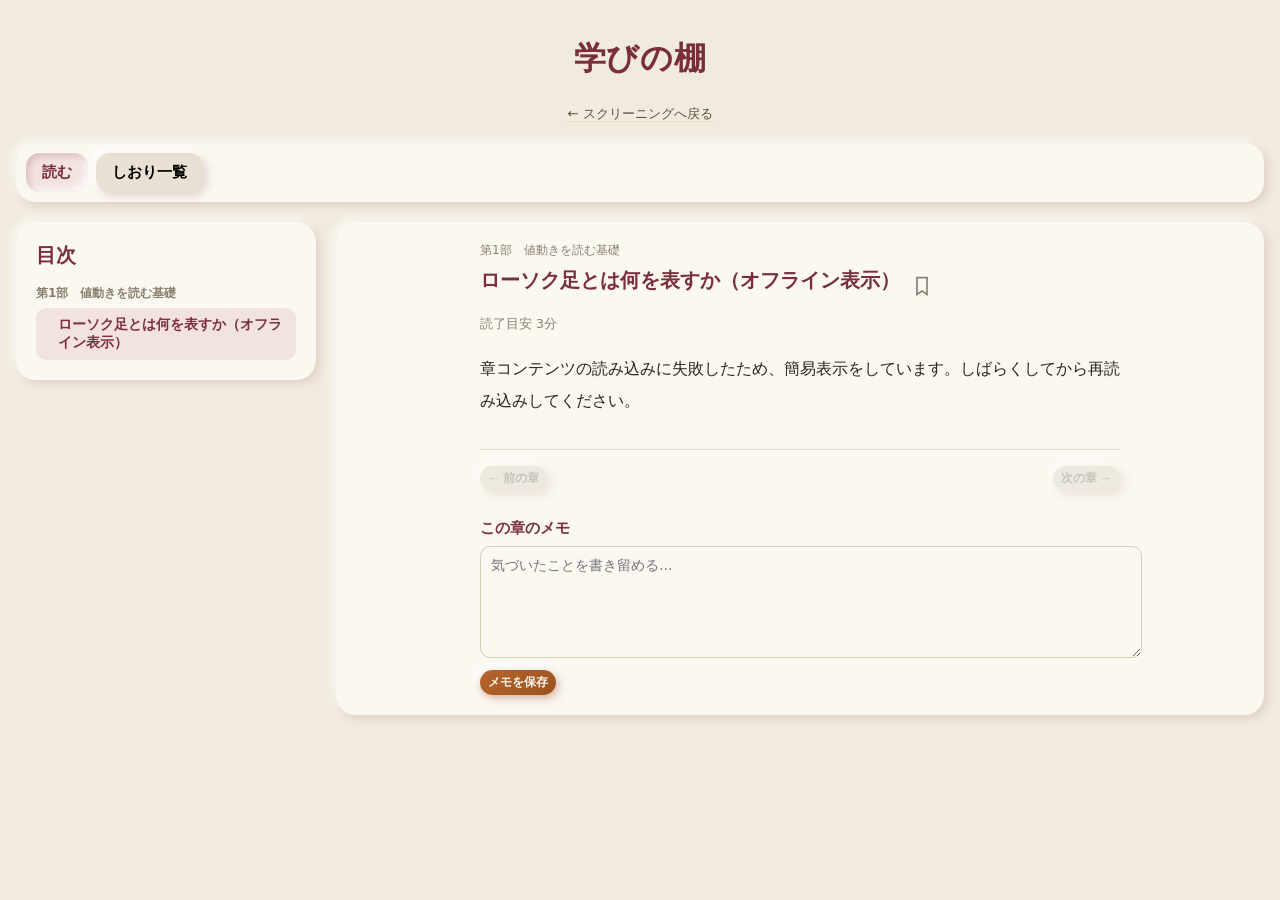
==== review.html @ 70c29a39 "Add files via upload" ====
<!DOCTYPE html>
<html lang="ja">
<head>
  <meta charset="UTF-8">
  <title>学びの棚 ｜ スクリーニング</title>
  <meta name="viewport" content="width=device-width, initial-scale=1">

  <link rel="icon" href="assets/favicon.ico">

  <!-- 既存アプリと同じデザイントークン（色・フォント・シャドウ等）を再利用する -->
  <link rel="stylesheet" href="assets/fonts/fonts.css">
  <link rel="stylesheet" href="style.css">
  <!-- 本ページ固有のレイアウトのみ、別ファイルへ分離する（style.css自体は変更しない） -->
  <link rel="stylesheet" href="review.css">

  <script defer src="review.js"></script>
</head>

<body>
  <div class="app-container">

    <header class="app-header">
      <h1>学びの棚</h1>
      <nav class="app-header-nav">
        <a href="index.html">← スクリーニングへ戻る</a>
      </nav>
    </header>

    <!-- ============================
         表示モード切替（読む／しおり一覧）
    ============================ -->
    <section class="card review-tabs-card">
      <div class="review-tabs" role="tablist">
        <button id="reviewTabRead" class="btn secondary review-tab-btn" data-current>読む</button>
        <button id="reviewTabBookmarks" class="btn secondary review-tab-btn">しおり一覧</button>
      </div>
    </section>

    <!-- ============================
         「読む」ビュー
    ============================ -->
    <div id="reviewViewRead" class="review-view">
      <div class="review-layout">

        <!-- 目次 -->
        <nav class="card review-toc-card">
          <h2>目次</h2>
          <div id="chapterNavEl"></div>
        </nav>

        <!-- 本文 -->
        <section class="card review-reader-card">

          <div id="reviewLoadingOverlay" class="loading-overlay hidden">
            <div class="spinner"></div>
            <p>読み込み中…</p>
          </div>

          <div class="review-reader-head">
            <p id="chapterBreadcrumbEl" class="review-breadcrumb"></p>
            <div class="review-reader-headline">
              <h2 id="chapterTitleEl" class="review-chapter-title"></h2>
              <button id="bookmarkToggleBtn" class="btn ghost review-bookmark-btn" title="しおりを挟む">
                <svg xmlns="http://www.w3.org/2000/svg" width="20" height="20" viewBox="0 0 24 24"
                     fill="none" stroke="currentColor" stroke-width="2" aria-hidden="true">
                  <path d="M6 2h12v20l-6-4-6 4V2Z"/>
                </svg>
              </button>
            </div>
            <p id="chapterMetaEl" class="review-meta"></p>
          </div>

          <article id="chapterBodyEl" class="review-prose"></article>

          <div class="review-reader-foot">
            <button id="chapterPrevBtn" class="btn secondary small">← 前の章</button>
            <button id="chapterNextBtn" class="btn secondary small">次の章 →</button>
          </div>

          <div class="review-memo-block">
            <h3>この章のメモ</h3>
            <textarea id="memoTextareaEl" placeholder="気づいたことを書き留める…"></textarea>
            <div class="review-memo-actions">
              <button id="memoSaveBtn" class="btn primary small">メモを保存</button>
              <span id="memoStatusEl" class="review-memo-status" aria-live="polite"></span>
            </div>
          </div>

        </section>
      </div>
    </div>

    <!-- ============================
         「しおり一覧」ビュー
    ============================ -->
    <div id="reviewViewBookmarks" class="review-view hidden">
      <section class="card review-bookmarks-card">
        <h2>しおり一覧</h2>
        <p class="hint">しおりを挟んだ章の一覧です。タップするとその章を開きます。</p>
        <div id="bookmarkListEl"></div>
        <p id="bookmarkEmptyEl" class="review-bookmark-empty hidden">まだしおりはありません。「読む」タブで気になる章にしおりを挟んでみましょう。</p>
      </section>
    </div>

  </div>
</body>
</html>
---- style.css ----
/* ============================================================
   CSS カスタムプロパティ（設計トークン）
   ・色・サイズ・ブレークポイントをここで一元管理する
   ・値を変えるときはここだけ修正すればよい
   ============================================================ */
:root {
  /* --- カラーパレット ---
     デザイン方向性「W案」：クリーム紙 + バーガンディ + カッパー
     （エディトリアル・マガジン調の配色 × ソフトな凹凸の質感）
     ページ全体をわずかに沈めた紙色にし、カードを一段明るくして
     ニューモーフィズム的な浮き上がり感を出す */
  --color-bg-page:          #F1EBDD;
  --color-bg-card:          #FBF8F1;
  --color-bg-input:         #FBF8F1;
  --color-bg-mode-block:    #F5F0E5;
  --color-bg-table-header1: #F5F0E5;
  --color-bg-table-header2: #F9F5EC;
  --color-bg-table-fixed:   #EDE5D3;
  --color-bg-table-fixed-mobile: #F0EADC;
  --color-bg-table-row:     #FBF8F1;
  --color-bg-table-hover:   #F3DFC9;
  --color-bg-table-error:   #EDE5D3;
  --color-bg-disabled:      #E7E0D3;
  --color-bg-overlay:       rgba(43, 32, 26, 0.45);
  --color-bg-chart-loading: rgba(43, 32, 26, 0.5);
  --color-bg-legend:        rgba(251, 248, 241, 0.9);
  --color-bg-settings:      #FBF8F1;
  --color-bg-timeframe:     rgba(251, 248, 241, 0.75);

  --color-text-primary:     #2B231D;
  --color-text-secondary:   #5C5142;
  --color-text-muted:       #8A7F6C;
  --color-text-disabled:    #B3A88F;
  --color-text-error-row:   #6B5F4E;
  --color-text-white:       #FBF8F1;
  --color-text-chart:       #2B231D;
  --color-text-legend:      #2B231D;

  --color-border:           #E4DCC9;
  --color-border-input:     #D8CEB4;

  --color-accent-primary:      #7A2E3A; /* バーガンディ：見出し・タブ・罫線に使用 */
  --color-accent-primary-hover:#5E2129; /* 新規：ホバー／アクティブ時の濃色 */
  --color-accent-primary-bg:   #F3E3E0; /* バーガンディの薄いティント（選択中タブの背景等） */
  --color-accent-secondary:    #B5652C; /* 新規：カッパー。主要アクション（ボタン）に使用 */
  --color-accent-secondary-hover:#9C531F; /* 新規 */
  --color-accent-elapsed:      #7A2E3A;

  --color-trend-up-bg:      #F0D9D3;  /* 上昇：ダスティローズ（バーガンディ系） */
  --color-trend-up-border:  #7A2E3A;  /* 新規：上昇行の左アクセント線 */
  --color-trend-down-bg:    #DCE8CB;  /* 下降：くすみセージ */
  --color-trend-down-border:#5B6E52;  /* 新規：下降行の左アクセント線 */

  --color-tech-true:        #4B7F4F;

  /* --- フォント（新規カテゴリ）
     見出し・テーブルヘッダ: Noto Serif JP（エディトリアルな品格）
     本文・UI操作系: Noto Sans JP（可読性優先）
     数値セル: Inter + tabular-nums（桁揃え）
     index.html で Google Fonts を読み込む。フォールバックは system-ui 系 --- */
  --font-sans:    "Noto Sans JP", system-ui, -apple-system, BlinkMacSystemFont, sans-serif;
  --font-serif:   "Noto Serif JP", var(--font-sans);
  --font-numeric: "Inter", var(--font-sans);

  /* --- シャドウ（ニューモーフィズム：明暗2方向のソフトシャドウ） --- */
  --shadow-card:            3px 3px 10px rgba(122, 46, 58, 0.16), -3px -3px 10px rgba(255, 255, 255, 0.85);
  --shadow-card-hover:      5px 5px 18px rgba(122, 46, 58, 0.20), -4px -4px 16px rgba(255, 255, 255, 0.9); /* 新規：ホバー／出現時 */
  --shadow-legend:          0 0 4px rgba(43, 32, 26, 0.15);
  --shadow-settings:        5px 5px 18px rgba(122, 46, 58, 0.20), -4px -4px 16px rgba(255, 255, 255, 0.9);
  --shadow-neumo-inset:     inset 3px 3px 7px rgba(122, 46, 58, 0.22), inset -3px -3px 7px rgba(255, 255, 255, 0.95); /* 新規：凹（押し込まれた）表現 */
  --shadow-neumo-outset:    4px 4px 10px rgba(122, 46, 58, 0.18), -4px -4px 10px rgba(255, 255, 255, 0.95); /* 新規：凸（浮き出た）表現 */
  /* 新規：選択中モードタブ専用の凹表現（アクセントカラー濃色トーン）。
     --shadow-neumo-inset と同じ凹方向・同じ距離/ぼかしだが、影の不透明度を
     0.22→0.35、ハイライトを0.95→0.9に強めることで、入力欄等の一般的な
     凹表現より一段濃く見せ、選択中タブであることを差別化する。
     濃さを調整したい場合はこのrgba値のアルファ（0.35 / 0.9）のみを
     変更すればよい（他ファイルへの影響なし）。 */
  --shadow-neumo-inset-tab: inset 4px 4px 9px rgba(122, 46, 58, 0.42), inset -4px -4px 9px rgba(255, 255, 255, 0.88);

  /* --- ボーダー半径（丸みを強めた柔らかい印象） --- */
  --radius-card:            20px;
  --radius-modal:           20px;
  --radius-btn:             14px;
  --radius-input:           10px;
  --radius-mode-block:      14px;
  --radius-fieldset:        10px;
  --radius-legend:          6px;
  --radius-settings:        14px;
  --radius-csv-btn:         10px;

  /* --- トランジション（新規カテゴリ） --- */
  --transition-base:       0.18s cubic-bezier(0.4, 0, 0.2, 1);

  /* --- サイズ・余白 --- */
  --container-max-width:    1500px;
  --card-padding:           20px;
  --mode-block-min-width:   260px;   /* PC 時の mode-block 最小幅 */
  --rci-macd-height:        160px;   /* PC 時の RCI / MACD チャート高さ */
  --rci-macd-height-mobile: 120px;   /* スマホ時の RCI / MACD チャート高さ */

  /* --- z-index 体系 --- */
  --z-fixed-col:            45;
  --z-table-header:         50;
  --z-table-header-fixed:   70;
  --z-modal:                1000;
  --z-modal-content:        10;
  --z-loading-overlay:      9999;
  --z-chart-tooltip:        2100;
  --z-chart-settings-btn:   2000;
  --z-chart-settings-modal: 3000;
  --z-chart-loading:        3000;
  --z-chart-legend:         3000;

  /* --- ブレークポイント（メディアクエリ内で直接使用） ---
     CSS カスタムプロパティはメディアクエリ条件内では使えないため
     コメントで定義値を明示し、下部の @media と値を統一する。
     変更時はこのコメントと @media の数値を同時に修正すること。
       --bp-mobile: 600px   → @media (max-width: 600px)
       --bp-landscape-phone: (orientation: landscape) and (max-height: 500px)
         → iPhone 12 Pro 横持ち（約844×390のCSS px）を想定。
           対象デバイスはPC・iPhone 12 Pro（縦持ち／横持ち）のみのため、
           高さでの判定とし、高さ768px以上あるiPadなどのタブレット横持ちは
           対象に含まれないようにしている（2026-07追加）。
  ---------------------------------------------------------------- */
}

/* ============================================================
   全体レイアウト
   ============================================================ */
body {
  margin: 0;
  font-family: var(--font-sans);
  background: var(--color-bg-page);
  color: var(--color-text-primary);
  -webkit-font-smoothing: antialiased;
  text-rendering: optimizeLegibility;
  /* 2026-07 追加：チェックボックス・ラジオボタンのチェックマーク/ドット色は
     accent-colorを指定しない場合ブラウザ既定の青色になる。exclude-markets-fieldset
     のチェックボックスやcompare-source-optionのラジオボタン等、他の装飾要素と
     色調を揃えるため、アクセントカラーをbodyに指定し全体へ継承させる
     （.mode-tab / .timeframe-selector のラジオボタンは opacity: 0 で非表示の
     ため実害はないが、こちらにも一貫して適用される）。 */
  accent-color: var(--color-accent-primary);
}

.app-container {
  max-width: var(--container-max-width);
  margin: 0 auto;
  padding: 16px;
}

.app-header {
  text-align: center;
  margin-bottom: 20px;
}

.app-header h1 {
  font-family: var(--font-serif);
  font-weight: 700;
  letter-spacing: 0.02em;
  color: var(--color-accent-primary);
}

.card {
  background: var(--color-bg-card);
  padding: var(--card-padding);
  border-radius: var(--radius-card);
  box-shadow: var(--shadow-card);
  margin-bottom: 20px;
  transition: box-shadow var(--transition-base);
}

.card:hover {
  box-shadow: var(--shadow-card-hover);
}

.card h2 {
  margin-top: 0;
  margin-bottom: 16px;
  font-size: 20px;
  font-weight: 700;
  font-family: var(--font-serif);
  color: var(--color-accent-primary);
}

/* ============================================================
   結果セクション ヘッダ行
   ============================================================ */
.result-section-header {
  display: flex;
  align-items: center;
  gap: 8px;
  margin-bottom: 16px;
}

.result-section-header h2 {
  margin: 0;          /* .card h2 の margin-bottom をリセット */
}

.csv-download-btn {
  margin-left: auto;  /* 右端へ押し出す */
  padding: 4px 6px;
  color: var(--color-text-secondary);
  border-radius: var(--radius-csv-btn);
  line-height: 0;     /* SVG の余白を詰める */
  transition: color 0.15s, background 0.15s;
}

.csv-download-btn:not(:disabled):hover {
  color: var(--color-accent-primary);
  background: var(--color-accent-primary-bg);
}

.csv-download-btn:disabled {
  color: var(--color-text-disabled);
}

/* ============================================================
   条件設定：モード切替タブ ＋ 条件パネル
   ============================================================ */

/* ---- モード切替タブ ---- */
.mode-tabs {
  display: flex;
  flex-wrap: wrap;
  gap: 4px;
  padding-left: 16px;
  border-bottom: 1px solid var(--color-border);
  margin-bottom: 16px;
}

.mode-tab {
  position: relative;
  padding: 10px 16px;
  font-size: 14px;
  font-weight: 600;
  color: var(--color-text-muted);
  border-bottom: 2px solid transparent;
  border-radius: var(--radius-input) var(--radius-input) 0 0;
  margin-bottom: -1px; /* .mode-tabs の border-bottom に重ねて表示する */
  cursor: pointer;
  user-select: none;
  transition: color var(--transition-base), border-color var(--transition-base), background var(--transition-base);
}

/* ネイティブのラジオボタンは非表示にし、label 全体をタップ領域にする */
.mode-tab input[type="radio"] {
  position: absolute;
  opacity: 0;
  pointer-events: none;
}

.mode-tab:hover {
  color: var(--color-text-secondary);
}

.mode-tab:has(input:checked) {
  color: var(--color-accent-primary-hover);
  border-bottom-color: var(--color-accent-primary);
  background: var(--color-accent-primary-bg);
  box-shadow: var(--shadow-neumo-inset-tab);
}

.mode-tab:has(input:focus-visible) {
  outline: 2px solid var(--color-accent-primary);
  outline-offset: 2px;
}

/* ---- 条件パネル（選択中のモードのみ表示） ---- */
.mode-panels {
  padding-left: 16px;
  margin-bottom: 12px;
}

.mode-panel {
  display: none;
}

.mode-tabs:has(input[value="ratio"]:checked) ~ .mode-panels .mode-panel[data-mode="ratio"],
.mode-tabs:has(input[value="date"]:checked) ~ .mode-panels .mode-panel[data-mode="date"],
.mode-tabs:has(input[value="compare"]:checked) ~ .mode-panels .mode-panel[data-mode="compare"],
.mode-tabs:has(input[value="heuristics"]:checked) ~ .mode-panels .mode-panel[data-mode="heuristics"],
.mode-tabs:has(input[value="block"]:checked) ~ .mode-panels .mode-panel[data-mode="block"] {
  display: block;
}

.mode-conditions {
  display: flex;
  gap: 16px;
}

/* CSV・証券コード比較：入力方法／比較期間の高さが異なる場合に
   片方が引き伸ばされて上部に余白が生まれるのを防ぐ */
#compareConditions {
  align-items: flex-start;
}

/* ============================================================
   ratio：除外市場・商品区分（volumeRatio 等と同じ行に詰め込まず、
   フィールドセットのみ折り返して次行に表示する）
   ============================================================ */
#ratioConditions {
  flex-wrap: wrap;
}

#ratioConditions [data-exclude-markets-slot] {
  flex: 1 1 100%;
}

.mode-conditions label {
  display: flex;
  flex-direction: column;
  font-size: 13px;
  font-weight: 600;
  color: var(--color-text-secondary);
}

.mode-conditions input:not([type="radio"]),
.mode-conditions select {
  margin-top: 4px;
  padding: 6px 10px;
  font-size: 14px;
  border: none;
  border-radius: var(--radius-input);
  background: var(--color-bg-input);
  box-shadow: var(--shadow-neumo-inset);
  width: fit-content;
}

/* <select> はモバイルブラウザ（特にiOS Safari）がOS標準の見た目を強く保持し、
   appearance:none を明示しない限りカスタムのbox-shadow/backgroundが
   実質的に無視されてしまう（<input>は同じCSSで問題なく表示されるため
   <select>固有の挙動）。2026-07 修正：appearance:none で解除した上で、
   標準の▼アイコンが消える代わりにCSSのみで矢印を描画し、
   ドロップダウンであることが分かるようにする。 */
.mode-conditions select {
  -webkit-appearance: none;
  appearance: none;
  color: var(--color-text-primary);
  padding-right: 26px;
  background-image: linear-gradient(45deg, transparent 50%, var(--color-accent-primary) 50%),
                     linear-gradient(135deg, var(--color-accent-primary) 50%, transparent 50%);
  background-position: right 12px center, right 8px center;
  background-size: 5px 5px, 5px 5px;
  background-repeat: no-repeat;
}

.mode-conditions input:disabled:not([type="radio"]),
.mode-conditions select:disabled,
.mode-conditions fieldset:disabled {
  background: var(--color-bg-disabled);
  cursor: not-allowed;
}

/* ============================================================
   CSV・証券コード比較：入力方法グループ
   ============================================================ */
.compare-source-fieldset {
  display: flex;
  flex-direction: column;
  gap: 10px;
  border: none;
  border-radius: var(--radius-fieldset);
  padding: 10px 12px;
  margin: 0;
  background-color: var(--color-bg-input);
  box-shadow: var(--shadow-neumo-inset);
}

.compare-source-fieldset legend {
  font-size: 13px;
  font-weight: 600;
  color: var(--color-text-secondary);
  padding: 0 4px;
}

.compare-source-fieldset:disabled {
  background: var(--color-bg-disabled);
  cursor: not-allowed;
}

.compare-source-fieldset .compare-source-option {
  display: grid;
  grid-template-columns: auto 120px minmax(0, 1fr);
  align-items: center;
  gap: 8px;
  font-size: 13px;
  font-weight: normal;
  color: var(--color-text-secondary);
}

.compare-source-label {
  white-space: nowrap;
}

.compare-source-option input[type="text"],
.compare-source-option input[type="file"] {
  margin-top: 0;
  min-width: 0;
  width: 100%;
  /* .mode-conditions input は box-sizing 未指定（content-box）のため、
     width:100% が padding/border 分だけはみ出してしまう。
     border-box にして track 幅にぴったり収める */
  box-sizing: border-box;
}

/* ============================================================
   CSV・証券コード比較：比較元/比較先 日付グループ
   ============================================================ */
.compare-date-fieldset {
  display: flex;
  flex-direction: row;
  align-items: flex-end;
  gap: 10px;
  border: none;
  border-radius: var(--radius-fieldset);
  padding: 10px 12px;
  margin: 0;
  background-color: var(--color-bg-input);
  box-shadow: var(--shadow-neumo-inset);
}

.compare-date-fieldset legend {
  font-size: 13px;
  font-weight: 600;
  color: var(--color-text-secondary);
  padding: 0 4px;
}

.compare-date-fieldset:disabled {
  background: var(--color-bg-disabled);
  cursor: not-allowed;
}

.compare-date-fieldset label {
  display: flex;
  flex-direction: column;
  font-size: 13px;
  font-weight: 600;
  color: var(--color-text-secondary);
}

.compare-date-arrow {
  padding-bottom: 8px;
  font-size: 16px;
  color: var(--color-text-secondary);
}

/* CSV・証券コード比較：全営業日比較トグル —　比較元日付・比較先日付と同じ flex 行内に並べる */
.compare-all-market-days-option {
  display: flex;
  flex-direction: row; /* .mode-conditions label の flex-direction: column（全ラベル共通）を
                           上書きし、チェックボックス→文言を横並びにする。
                           .compare-all-market-days-option（クラス1つ）は
                           .mode-conditions label（クラス1＋要素1）より詳細度が低く、
                           flex-direction を明示しない限り column 側が優先されてしまうため、
                           2026-07 に明示指定を追加した */
  align-items: center;
  gap: 6px;
  font-size: 13px;
  font-weight: 600;
  color: var(--color-text-secondary);
  padding-bottom: 8px; /* 他の label 直下の select と下端を揃える */
}

/* ============================================================
   heuristics：証券コード入力欄
   ============================================================ */
#heuristicsConditions label:has(#heuristicsCodes) {
  flex: 0 0 auto;
  min-width: 200px;
}

#heuristicsCodes {
  width: 180px;
}

/* ratioConditions と同様、除外市場・商品区分は日付・証券コードと同じ行に
   詰め込まず、専用の行として折り返す（2026-07 修正。従来は flex-wrap を
   指定しておらず既定の nowrap のままだったため、日付・証券コード・除外市場の
   3要素が横並びで1行に押し込まれ、除外市場スロットが狭く圧縮された結果、
   ラベルテキスト（white-space: nowrapのため折り返されない）が
   欄外へはみ出していた。600px以下のポートレート表示では
   .mode-conditionsがflex-direction:columnになるため問題が顕在化せず、
   横向き（600px超）でのみ発生していた） */
#heuristicsConditions {
  flex-wrap: wrap;
}

#heuristicsConditions [data-exclude-markets-slot] {
  flex: 1 1 100%;
  min-width: 0;
}

/* ============================================================
   除外市場・商品区分
   ============================================================ */
.exclude-markets-fieldset {
  border: none;
  border-radius: var(--radius-fieldset);
  padding: 6px 12px 10px;
  margin: 4px 0 0;
  box-sizing: border-box;
  background-color: var(--color-bg-input);
  box-shadow: var(--shadow-neumo-inset);
  width: 100%;
  /* <fieldset> は中身（チェックボックス群）を1行に並べた場合の幅を
     自身の最小幅として持とうとする性質があり、親の flex アイテムに
     min-width: 0 を指定しても fieldset 自身がそれを上書きしてしまう。
     display: flex; flex-wrap: wrap を明示することでこの性質を解除し、
     横向きスマホ（600px超）やウィンドウ幅を狭めたデスクトップブラウザでも
     右側にはみ出さないようにする（従来はモバイル専用メディアクエリ内でのみ
     指定しており、600px以下でしか効かなかった）。 */
  display: flex;
  flex-wrap: wrap;
  gap: 4px 0;
  min-width: 0;
}

/* チェックボックスを横並び・折り返し */
.exclude-markets-fieldset label {
  display: inline-flex;
  align-items: center;
  gap: 4px;
  font-size: 13px;
  font-weight: normal;
  color: var(--color-text-secondary);
  white-space: nowrap;
  margin-right: 20px;
  margin-top: 6px;
  flex-direction: row;
}

.exclude-markets-fieldset input[type="checkbox"] {
  margin: 0;
  flex-shrink: 0;
}

.exclude-markets-fieldset input[type="checkbox"]:disabled {
  cursor: not-allowed;
  opacity: 0.5;
}

.exclude-markets-fieldset legend {
  font-size: 13px;
  font-weight: 600;
  color: var(--color-text-secondary);
  padding: 0 4px;
}

/* ============================================================
   ボタン
   ============================================================ */
.buttons-row {
  margin-top: 28px;
  display: flex;
  gap: 12px;
  align-items: center;
}

button:not(:disabled) {
  cursor: pointer;
}

button:disabled {
  cursor: not-allowed;
  opacity: 0.6;
}

.btn {
  padding: 10px 16px;
  border-radius: var(--radius-btn);
  border: none;
  font-size: 15px;
  font-weight: 600;
  transition: transform var(--transition-base), box-shadow var(--transition-base), opacity var(--transition-base);
}

.btn.small {
  padding: 4px 8px;
  font-size: 12px;
}

.btn.primary {
  background: linear-gradient(135deg, var(--color-accent-secondary) 0%, var(--color-accent-secondary-hover) 100%);
  color: var(--color-text-white);
  box-shadow: 0 2px 6px rgba(181, 101, 44, 0.3), var(--shadow-neumo-outset);
}

.btn.primary:not(:disabled):hover {
  transform: translateY(-1px);
  box-shadow: 0 6px 16px rgba(181, 101, 44, 0.35), var(--shadow-neumo-outset);
}

.btn.primary:not(:disabled):active {
  transform: translateY(0);
  box-shadow: 0 2px 6px rgba(181, 101, 44, 0.3), var(--shadow-neumo-inset);
}

.btn.secondary {
  background: var(--color-bg-disabled);
  box-shadow: var(--shadow-neumo-outset);
}

.btn.secondary:not(:disabled):hover {
  box-shadow: var(--shadow-neumo-outset), 0 0 0 1px rgba(122, 46, 58, 0.06);
}

.btn.secondary:not(:disabled):active {
  box-shadow: var(--shadow-neumo-inset);
}

.btn.ghost {
  background: transparent;
  border: none;
  font-size: 20px;
}

/* ============================================================
   経過時間
   ============================================================ */
.elapsed-time {
  font-size: 14px;
  font-weight: 600;
  color: var(--color-accent-elapsed);
  white-space: nowrap;
}

/* ============================================================
   テーブル（固定ヘッダ方式）
   ============================================================ */
.table-card,
.controls-card {
  position: relative;   /* ローディングオーバーレイの基準位置 */
}

.result-table {
  width: max-content;
  border-collapse: separate;
  border-spacing: 0;
}

.result-table th,
.result-table td {
  box-sizing: border-box;
  padding: 8px 6px;
  border-bottom: 1px solid var(--color-border);
  font-size: 14px;
  font-family: var(--font-numeric);
  font-variant-numeric: tabular-nums;
  white-space: nowrap;
  text-align: center;
}

.result-table th, .result-table td {
  border-right: 1px solid var(--color-border);
}

/* ============================================================
   結果テーブルのセル文字寄せ（可読性向上。2026-07追加）
   既定（.result-table td）は中央寄せのままとし、以下の列種別のみ
   個別に上書きする：
   ・.cell-num  ：時価総額・終値・出来高・売買代金・騰落率など「大小を
     比較する数値」列。右寄せにすることで tabular-nums（桁揃え）と合わせ、
     桁の位置が揃い数値の大小比較がしやすくなる。
   ・.cell-text ：銘柄名など可変長の文字列列。左寄せにすることで文字の
     開始位置が揃い、行を上下に見比べたときに読み始めやすくなる。
   コード・トレンド記号（↗/↘）・検出時刻・タイプ区分などの短い識別子や
   記号は、既定の中央寄せのままの方が視認性が高いため対象外（スコアは
   数値のため .cell-num を適用し右寄せにする）。
   2026-07修正：ヘッダー（th）は列の種類によらず常に中央寄せとする方針に
   変更したため、.cell-num/.cell-text は td（データ行）にのみ適用する
   （th側のセレクタは削除。JS側もヘッダー生成時にはこれらのクラスを
   付与しなくなったが、CSS側もtd限定にしておくことで、仮に付与漏れ・
   付与し過ぎがあってもヘッダーの見た目は中央寄せのまま保たれる）。
   class はスタイル調整のみに用い、JS側の要素特定には使用しない
   （要素特定は id・name・data-* 属性で行う。conventions.domHookAttributes
   準拠）。
   ============================================================ */
.result-table td.cell-num {
  text-align: right;
}

.result-table td.cell-text {
  text-align: left;
}

/* ============================================================
   compareモード：日付グループの区切り強調（2026-07追加）
   「比較先日付までの全営業日と比較する」チェックON時、終値・増減（円）・
   増減（％）の3列ひと組（日付グループ）が横に複数並ぶ。グループの左右の
   境界だけ通常（1px）より太いborderにすることで、どこまでが同じ日付の
   データかを視認しやすくする。
   ・.date-group-start：グループ先頭セルの左端（前のグループとの区切り）
   ・.date-group-end  ：グループ末尾セルの右端（次のグループとの区切り）
   1行目ヘッダー（3列分のcolspanセル）は1セルでグループ全体を表すため、
   両方のクラスを同じセルに付与する。
   ============================================================ */
.result-table th.date-group-start,
.result-table td.date-group-start {
  border-left: 2px solid var(--color-border-input);
}

.result-table th.date-group-end,
.result-table td.date-group-end {
  border-right: 2px solid var(--color-border-input);
}

/* 左固定カラム */
.fixed-col {
  position: sticky;
  z-index: var(--z-fixed-col);
  background-color: inherit;
}

/* ============================================================
   固定ヘッダテーブル
   ============================================================ */
/* ============================================================
   固定ヘッダ＋本体テーブルの共通ラッパー（トレイ表現）
   overflow: hidden は使わない。table-header-sticky の
   position: sticky の基準祖先を変えてしまうと固定位置がずれる
   おそれがあるため、padding のみで凹み背景を見せる
   ============================================================ */
.table-well {
  background: var(--color-bg-mode-block);
  border-radius: var(--radius-input);
  box-shadow: var(--shadow-neumo-inset);
  padding: 6px;
}

.table-header-sticky {
  position: sticky;
  top: 0;
  z-index: var(--z-table-header);
  overflow-x: auto;
  overflow-y: hidden;   /* border-radius によるクリップを効かせるため明示（.table-scroll-outer と同様） */
  border-radius: var(--radius-input) var(--radius-input) 0 0;
}

.th-bg-trend-either {
   background: linear-gradient(to bottom right, var(--color-trend-up-bg) 45%, var(--color-trend-down-bg) 55%) !important;
}
.th-bg-trend-up {
   background-color: var(--color-trend-up-bg) !important;
}
.th-bg-trend-down {
   background-color: var(--color-trend-down-bg) !important;
}

/* 2段ヘッダ */
.result-table thead tr th {
  text-align: center;
  vertical-align: middle;
  font-family: var(--font-serif);
  color: var(--color-accent-primary);
}

/* トレンドヘッダの改行制御（2026-07 修正）：
   table-layout: auto かつテーブル自体の幅が制約されていない（横スクロール
   前提で .table-scroll-outer が overflow-x: auto のため、テーブルは
   好きなだけ広がれる）状況では、そもそも各列は「コンテンツが必要とする幅
   （preferred width）」で描画され、CSSのmax-widthは実質的に無視される
   （overflow: hiddenを追加しても、箱自体が縮められていないため無効だった）。
   そのため、CSSのmax-width頼みではなく、見出しテキスト自体に <br> を
   仕込んで「必要とする幅」自体を物理的に短くする方式に変更した。
   スマホ（600px以下）でのみ改行を有効にし、PC幅では1行表示のままにする。 */
.mobile-line-break {
  display: none;
}

/* 2段ヘッダ：上段 */
.result-table thead tr:first-child th {
  background: var(--color-bg-table-header1);
  font-weight: 700;
  border-bottom: 2px double var(--color-accent-primary);
}

/* 2段ヘッダ：下段（2026-07 修正：border-bottomが未指定のため、
   共通ルール .result-table th, .result-table td の
   border-bottom: 1px solid var(--color-border) にフォールバックし、
   上段の装飾border（2px double）との見た目の不統一があったため、
   上段と同じ装飾を適用して統一した） */
.result-table thead tr:nth-child(2) th {
  background: var(--color-bg-table-header2);
  font-weight: 600;
  border-bottom: 2px double var(--color-accent-primary);
}

/* 固定列 */
.table-header-sticky .fixed-col {
  background: var(--color-bg-table-fixed) !important;
  z-index: var(--z-table-header-fixed);
}

/* ============================================================
   本体テーブル
   ============================================================ */
.tr-error {
  background: var(--color-bg-table-error) !important;
  color: var(--color-text-error-row);
}

.tr-trend-up .fixed-col,
.tr-trend-up .td-heuristics-applied {
    background-color: var(--color-trend-up-bg) !important;
}

.tr-trend-down .fixed-col,
.tr-trend-down .td-heuristics-applied {
    background-color: var(--color-trend-down-bg) !important;
}

/* 色だけに頼らない視認性強化：行の左端にトレンド方向のアクセント線を追加
   （:first-child による構造的な指定のみで、JS 側の状態管理は変更していない） */
.tr-trend-up td:first-child {
    box-shadow: inset 3px 0 0 var(--color-trend-up-border);
}

.tr-trend-down td:first-child {
    box-shadow: inset 3px 0 0 var(--color-trend-down-border);
}

/* heuristics：固定列群（コード/銘柄名/トレンド/スコア）の末尾＝スコア列の右端に
   トレンド方向のアクセント線を追加する。スコア列は position: sticky の fixed-col
   のため、box-shadow: inset はスコア td 自身のボックス内に描画され、
   横スクロールで本体テーブルがどれだけ動いてもスコア列は左側に固定表示され続ける
   ＝アクセント線も常に視認できる。data-fixed-col-last は screening.js が
   固定列群の末尾セル（heuristics モードのスコア th/td）にのみ付与する
   値なしフラグ属性（conventions.domHookAttributes の data-fixed-col と同種のパターン） */
.tr-trend-up [data-fixed-col-last] {
    box-shadow: inset -3px 0 0 var(--color-trend-up-border);
}

.tr-trend-down [data-fixed-col-last] {
    box-shadow: inset -3px 0 0 var(--color-trend-down-border);
}

/* compare モード（全営業日比較）：比較先日付の列グループ（終値・増減（円）・増減（％））
   ごとの背景色。行単位の tr-trend-up/down（予測ベース）とは独立に、
   日付ごとの実際の上昇/下降（比較元終値との比較）を個別のセルへ適用する。
   inline style ではなく class を用いるのは、下記の #resultTable tr:hover による
   上書き（ホバー優先）を成立させるため（inline style は :hover の !important クラスより
   常に優先されてしまい上書きできない）。2026-07 追加 */
.td-trend-up-bg {
  background-color: var(--color-trend-up-bg) !important;
}

.td-trend-down-bg {
  background-color: var(--color-trend-down-bg) !important;
}

.table-scroll-outer {
  overflow-x: auto;
  overflow-y: hidden;
  position: relative;
  -webkit-overflow-scrolling: touch;
  scrollbar-width: none;
  border-radius: 0 0 var(--radius-input) var(--radius-input);
}

.table-scroll-outer::-webkit-scrollbar {
  display: none;             /* Chrome / Safari */
}

/* 本体側 thead は完全非表示 */
#resultHeaderBody {
  visibility: collapse;   /* 幅計算には参加 */
  overflow: hidden;     /* 内容を隠す */
}

#resultHeaderBody th {
  padding-top: 0;
  padding-bottom: 0;
}

#resultTable tr {
  background-color: var(--color-bg-table-row);
  transition: background-color var(--transition-base);
}

/* tr-trend-up/down（.fixed-col）・td-heuristics-applied・td-trend-up-bg/td-trend-down-bg
   （compare モードの日付別セル）のいずれよりもホバー背景を優先させるため、
   同じ !important の詳細度勝負を、CSSの記述順（本ルールを後方に置く）で決着させる
   （後発の同詳細度ルールが有効になるカスケードの原則を利用している） */
#resultTable tr:hover,
#resultTable tr:hover .fixed-col,
#resultTable tr:hover .td-heuristics-applied,
#resultTable tr:hover .td-trend-up-bg,
#resultTable tr:hover .td-trend-down-bg {
  background: var(--color-bg-table-hover) !important;
  cursor: pointer;
}

/* ============================================================
   ○ / × の視認性向上
   ============================================================ */
.tech-true {
  color: var(--color-tech-true);
  font-weight: bold;
}

/* ============================================================
   スクリーニング結果件数
   ============================================================ */
.result-count {
  font-size: 0.9rem;
  color: var(--color-text-muted);
  margin-left: 10px;
  vertical-align: middle;
}

.compare-match-rate {
  border-left: 1px solid var(--color-border);
  padding-left: 10px;
}

/* ============================================================
   ローディングオーバーレイ
   ============================================================ */
.loading-overlay {
  position: absolute;
  inset: 0;
  background: var(--color-bg-overlay);
  display: flex;
  flex-direction: column;
  justify-content: center;
  align-items: center;
  z-index: var(--z-loading-overlay);
  color: var(--color-text-white);
  font-size: 1.2rem;
  border-radius: inherit;
}

.hidden {
  display: none;
}

/* ============================================================
   モーダル
   ============================================================ */
.modal {
  position: fixed;
  inset: 0;
  display: none;
  align-items: center;
  justify-content: center;
  z-index: var(--z-modal);
}

.modal .modal-backdrop {
  position: absolute;
  inset: 0;
  background: var(--color-bg-overlay);
  backdrop-filter: blur(3px);
}

.modal .modal-content {
  position: relative;
  background: var(--color-bg-card);
  border-radius: var(--radius-modal);
  box-shadow: var(--shadow-card-hover);
  padding: 12px;
  height: calc(var(--vh, 1vh) * 90);
  width: 95vw;
  display: flex;
  flex-direction: column;
  z-index: var(--z-modal-content);
  animation: modal-in 0.2s ease-out;
}

@keyframes modal-in {
  from { opacity: 0; transform: scale(0.98); }
  to   { opacity: 1; transform: scale(1); }
}

/* モーダルヘッダー */
.modal .modal-header {
  display: flex;
  align-items: center;
  gap: 12px;
  width: 100%;
}

.modal #chartHeaderLeft {
  font-size: 16px;
  font-weight: bold;
  flex: 1 1 auto;
  min-width: 0;
  overflow: hidden;
  text-overflow: ellipsis;
  white-space: nowrap;
}

.modal #chartHeaderNav {
  flex: 0 0 auto;
  display: flex;
  gap: 8px;
}

.modal #closeChartBtn {
  flex: 0 0 auto;
  margin-left: 8px;
}

/* ============================================================
   足種切替
   ============================================================ */
.timeframe-selector {
  display: flex;
  align-items: center;
  gap: 10px;
  padding: 0 6px;
  background: var(--color-bg-timeframe);
  border-radius: var(--radius-input);
  font-size: 13px;
  white-space: nowrap;
}

.timeframe-selector label {
  display: flex;
  align-items: center;
  gap: 4px;
  cursor: pointer;
}

.timeframe-selector input[type="radio"] {
  transform: scale(1.1);
  cursor: pointer;
}

/* ============================================================
   モーダル本体
   ============================================================ */
.modal .modal-body {
  flex: 1;
  min-height: 0;
  display: flex;
  flex-direction: column;
  position: relative;
  gap: 6px;
}

.modal #chartContainer {
  width: 100%;
  flex: 1 1 auto;
  min-height: 180px;
}

#rciContainer,
#macdContainer {
  width: 100%;
  height: var(--rci-macd-height);
}

/* ============================================================
   チャート設定
   ============================================================ */
.chart-settings-btn {
  position: absolute;
  right: 10px;
  bottom: -5px;
  font-size: 22px;
  cursor: pointer;
  z-index: var(--z-chart-settings-btn);
}

.chart-settings-modal {
  position: absolute;
  right: 10px;
  bottom: 45px;
  background: var(--color-bg-settings);
  border-radius: var(--radius-settings);
  padding: 12px;
  box-shadow: var(--shadow-settings);
  z-index: var(--z-chart-settings-modal);
}

.chart-settings-modal.hidden {
  display: none;
}

.settings-content {
  display: flex;
  flex-direction: column;
  gap: 10px;
}

.settings-content label {
  display: flex;
  align-items: center;
  gap: 6px;
  font-size: 14px;
  font-weight: 600;
  color: var(--color-text-primary);
}

/* ============================================================
   チャートローディング
   ============================================================ */
.modal #chartLoadingOverlay {
  position: absolute;
  inset: 0;
  background: var(--color-bg-chart-loading);
  display: none;
  justify-content: center;
  align-items: center;
  z-index: var(--z-chart-loading);
  color: var(--color-text-white);
  font-size: 1.2rem;
  flex-direction: column;
  border-radius: inherit;
}

.spinner {
  width: 48px;
  height: 48px;
  border: 6px solid var(--color-text-white);
  border-top-color: transparent;
  border-radius: 50%;
  animation: spin 0.8s linear infinite;
  margin-bottom: 12px;
}

@keyframes spin {
  to { transform: rotate(360deg); }
}

/* ============================================================
   motion 抑制設定を尊重する（アクセシビリティ）
   ============================================================ */
@media (prefers-reduced-motion: reduce) {
  *,
  *::before,
  *::after {
    animation-duration: 0.01ms !important;
    animation-iteration-count: 1 !important;
    transition-duration: 0.01ms !important;
    scroll-behavior: auto !important;
  }
}

/* ============================================================
   チャート凡例
   ============================================================ */
.chart-legend {
  position: absolute;
  top: 6px;
  left: 6px;
  background: var(--color-bg-legend);
  padding: 6px 10px;
  border-radius: var(--radius-legend);
  font-size: 12px;
  line-height: 1.4;
  color: var(--color-text-legend);
  z-index: var(--z-chart-legend);
  pointer-events: none;
  box-shadow: var(--shadow-legend);
  white-space: nowrap;
}

#chartContainer,
#rciContainer,
#macdContainer {
  position: relative;
}

/* ============================================================
   スマホ対応（--bp-mobile: 600px）
   ・PC 表示への影響ゼロを保証するため、変更はすべてこのブロックに集約する
   ・値の変更時は :root のコメント（--bp-mobile）と同時に修正すること
   ============================================================ */
@media (max-width: 600px) {

  /* ----------------------------------------
     条件設定：モード切替タブ・条件パネル
  ---------------------------------------- */
  .mode-tabs {
    padding-left: 8px;
    flex-wrap: nowrap;
    overflow-x: auto;         /* タブ数が多い場合は横スクロールで対応 */
    -webkit-overflow-scrolling: touch;
  }

  /* タブを縮小させず等倍のまま横スクロールさせる。
     flex-shrink の既定値（1）のままだと、コンテナ幅に収めようとして
     各タブが縮小し、内部の日本語ラベルが折り返されて縦長になっていたため追加。 */
  .mode-tab {
    flex-shrink: 0;
    white-space: nowrap;
  }

  .mode-panels {
    padding-left: 8px;
  }

  .mode-conditions {
    flex-direction: column;
    gap: 12px;
  }

  /* ----------------------------------------
     条件設定：除外市場チェックボックス
  ---------------------------------------- */
  .exclude-markets-fieldset {
    /* 横スクロールではなく折り返し表示 */
    display: flex;
    flex-wrap: wrap;
    gap: 4px 0;
    padding: 6px 8px 10px;
  }

  .exclude-markets-fieldset label {
    /* PC の white-space: nowrap を解除して折り返し許可 */
    white-space: normal;
    margin-right: 10px;
    font-size: 12px;
  }

  /* ----------------------------------------
     条件設定：heuristics 証券コード入力欄
  ---------------------------------------- */
  #heuristicsConditions label:has(#heuristicsCodes) {
    min-width: 0;
    width: 100%;
  }

  #heuristicsCodes {
    width: 100%;
    box-sizing: border-box;
  }

  /* ----------------------------------------
     条件設定：CSV・証券コード比較
  ---------------------------------------- */
  .compare-source-fieldset .compare-source-option {
    grid-template-columns: auto 1fr;
    row-gap: 4px;
  }

  .compare-source-option input[type="text"],
  .compare-source-option input[type="file"] {
    grid-column: 1 / -1;
    width: 100%;
    box-sizing: border-box;
  }

  .compare-date-fieldset {
    flex-direction: column;
    align-items: stretch;
  }

  .compare-date-arrow {
    align-self: center;
    padding-bottom: 0;
    /* 比較期間が縦積みレイアウトになるため、矢印も縦向きに回転させる */
    display: inline-block;
    transform: rotate(90deg);
  }

  #compareFromDate,
  #compareToDateSelect {
    width: 100%;
    box-sizing: border-box;
  }

  /* ----------------------------------------
     ボタン行・経過時間
  ---------------------------------------- */
  .buttons-row {
    flex-wrap: wrap;
    align-items: center;
  }

  .elapsed-time {
    flex-basis: 100%;
    margin-left: 0;
    margin-top: 4px;
  }

  /* ----------------------------------------
     結果セクションヘッダ
  ---------------------------------------- */
  .result-section-header {
    flex-wrap: wrap;
    gap: 4px;
  }

  .result-count {
    font-size: 0.8rem;
  }

  /* ----------------------------------------
     テーブル：固定ヘッダ
  ---------------------------------------- */
  .table-header-sticky th {
    font-size: 10px;
    padding: 4px 3px;
  }

  .table-header-sticky thead tr:nth-child(2) th {
    font-size: 9px;
    padding: 3px 2px;
  }

  /* ----------------------------------------
     テーブル：本体・固定列
  ---------------------------------------- */
  .fixed-col {
    background: var(--color-bg-table-fixed-mobile) !important;
    font-weight: 600;
    font-size: 11px;
  }

  #resultTable th:nth-child(2),
  #resultTable td:nth-child(2) {
    /* 110px→76px：固定列（銘柄名）の専有幅を抑え、横スクロール領域を広げる */
    min-width: 76px;
    max-width: 76px;
    overflow: hidden;
    text-overflow: ellipsis;
  }

  #resultTable td {
    font-size: 10px;
    padding: 4px 3px;
  }

  /* ----------------------------------------
     テーブル：compare（CSV・証券コード比較）/ heuristics（経験則判定）モードのみ、
     スマホ縦持ちでさらにフォントサイズを縮小する（2026-07追加、2026-07再修正で
     フォントサイズを追加縮小しpaddingも縮小したが、効果が薄かったため同修正分は
     取り消し、本コミットで元の値に戻した）
     この2モードは固定列（コード・銘柄名・時価総額 等）の列数が多く、
     固定列だけでビューポート幅の大部分を占めてしまい、可動列（スクロール側）
     のボディ部分が見づらいという指摘への対応。可読性を保ちつつ横スクロール
     領域を広げるため、他モードより一段階小さいフォントサイズ・paddingにする
     （小さすぎて読めない場合はユーザー側のピンチズームでの閲覧を想定）。
     現在のモードは body[data-search-mode] （updateMode() が切替時に設定）で判定する。
     なお、本ルールは @media (max-width: 600px) のポートレート用ブレークポイント内のため、
     iPhone 12 Pro 横持ち（幅約844px）には適用されない。横持ち時の調整は
     本ファイル末尾の @media (orientation: landscape) ブロックを参照。
  ---------------------------------------- */
  body[data-search-mode="compare"] .table-header-sticky th,
  body[data-search-mode="heuristics"] .table-header-sticky th {
    font-size: 7px;
    padding: 2px 2px;
  }

  body[data-search-mode="compare"] .table-header-sticky thead tr:nth-child(2) th,
  body[data-search-mode="heuristics"] .table-header-sticky thead tr:nth-child(2) th {
    font-size: 6px;
    padding: 2px 1px;
  }

  body[data-search-mode="compare"] .fixed-col,
  body[data-search-mode="heuristics"] .fixed-col {
    font-size: 8px;
  }

  body[data-search-mode="compare"] #resultTable td,
  body[data-search-mode="heuristics"] #resultTable td {
    font-size: 7px;
    padding: 2px 2px;
  }

  #resultTable tbody tr {
    /* 2026-07 修正：#resultTable tr（tbody/theadを問わず全tr）のままだと、
       heuristicsモードのヘッダ（rowspan=2、2行折り返しあり）にもこの高さが
       適用されてしまい、折り返した2行目の文字が見切れる原因になっていたため、
       データ行（tbody）のみに限定した */
    height: 22px;
  }

  #resultTable th:not(.fixed-col),
  #resultTable td:not(.fixed-col),
  .table-header-sticky th:not(.fixed-col) {
    /* 60px→48px：固定列縮小とあわせてスクロール可能な列の視認数を増やす。
       2026-07 修正：#resultTable th（非表示ヘッダ #resultHeaderBody、
       JSの幅計測元）にはこの min-width が適用されておらず、
       #resultTable td（データ行）・.table-header-sticky th（表示ヘッダ）
       にのみ適用されていた。この非対称により、JSが非表示ヘッダから
       48px未満の実測値（例：30px）を計測してsticky側へコピーしようとしても、
       sticky側は自身の min-width: 48px によって強制的に48pxへ張り付けられ、
       コピーされた小さい値が事実上無視されるという食い違いが生じていた
       （実機のDevToolsでの実測により特定）。#resultTable th にも同じ
       min-width を適用し、3箇所を対称にすることで解消する。 */
    min-width: 48px;
  }

  /* heuristicsモードのトレンド・スコア列。
     2026-07、時価総額列の追加により nth-child の位置がずれ、さらに compare
     モードの固定列数も増えたことで nth-child(3)/(4) が他モードの列と衝突する
     ようになったため、nth-child による位置指定から、heuristics 専用の
     data-heuristics-trend-col / data-heuristics-score-col 属性による指定へ変更した。
     データはトレンド＝矢印1文字（↗/↘）、スコア＝数値のみで、
     ヘッダ文言（「トレンド」4文字／「スコア」3文字）の方が横幅を要求していたため、
     ヘッダをrowspan=2の高さを使って2行折り返しさせる前提で列幅を絞る。 */
  #resultTable th[data-heuristics-trend-col],
  #resultTable td[data-heuristics-trend-col] {
    /* 2026-07 再修正：min-width/max-widthはtable-layout: autoでは
       「弱い目安」に過ぎず単独では効かないため、<br class="mobile-line-break">
       による強制改行（本ファイル内 .mobile-line-break を参照）と併用する。
       このmin-width/max-widthはあくまで最終的な描画幅の目安・下限として残す。 */
    min-width: 30px;
    max-width: 30px;
  }

  /* トレンドヘッダの強制改行はスマホ幅でのみ有効にする（PC幅では1行表示のまま） */
  .mobile-line-break {
    display: inline;
  }

  #resultTable th[data-heuristics-score-col],
  #resultTable td[data-heuristics-score-col] {
    /* 2026-07 修正：ヘッダ「スコア」を縦書き化した分、列幅の必要量が
       文字数（3文字）ではなく1文字分の幅で済むようになったため、
       40px→26pxへ再縮小し、横スクロール領域をさらに広げた。
       データ（数値）側は max-width を指定していないため、
       桁数が多い場合は自然に広がる余地を残している。 */
    min-width: 26px;
  }

  /* スコアヘッダのみ縦書き化する（データ側のtdは対象外。数値は横書きのまま
     読みやすさを優先する）。table-layout: auto では、横書きの「スコア」
     （3文字）がヘッダの必要幅を押し上げていたため、rowspan="2" で
     確保されている縦方向の余裕を活かして縦書きに変更し、
     横方向の必要幅を1文字分まで縮小した。
     2026-07 修正：#resultTable th.fixed-col:nth-child(4) のみに指定して
     いたが、これは列幅計算専用の非表示ヘッダ（#resultHeaderBody、
     aria-hidden="true"）にしか適用されず、実際に画面へ表示される
     sticky側ヘッダ（#resultTableSticky／.table-header-sticky）には
     適用されていなかった。width/left はJS（syncColumnWidths等）が
     computed値をコピーするが、writing-mode等の見た目のプロパティは
     コピーされないため、両テーブルに個別の指定が必要。
     表示側が横書きのまま・非表示側の幅計算だけが縦書き前提で縮小されて
     いたことで、ヘッダとボディの幅の不整合が発生していたため、
     .table-header-sticky th[data-heuristics-score-col] を追加して統一した。 */
  #resultTable th[data-heuristics-score-col],
  .table-header-sticky th[data-heuristics-score-col] {
    writing-mode: vertical-rl;
    text-orientation: upright;
    font-size: 9px;
    letter-spacing: 1px;
    padding: 4px 2px;
  }

  /* heuristicsモードの技術指標セル（○/×/空欄のみ。data-rule-key属性は
     heuristicsモードの技術指標セルにのみ付与されるため、他モードの
     数値列（出来高・終値・増減額等、実際に48px程度必要な列）を
     巻き込まずに縮小できる）。2026-07 追加。 */
  #resultTable td[data-rule-key] {
    min-width: 30px;
  }

  /* ----------------------------------------
     チャートモーダル：全体
  ---------------------------------------- */
  .modal .modal-content {
    width: 100vw;                          /* 横余白をなくす */
    height: calc(var(--vh, 1vh) * 100);    /* 全高を活用 */
    border-radius: 0;                      /* 角丸を解除して画面端にフィット */
    padding: 8px;
  }

  /* ----------------------------------------
     チャートモーダル：ヘッダ
  ---------------------------------------- */
  .modal .modal-header {
    flex-wrap: wrap;        /* 銘柄名・ナビを2行に折り返し可能にする */
    gap: 6px;
    align-items: flex-start;
  }

  /* 銘柄名エリアは1行目・フル幅 */
  .modal #chartHeaderLeft {
    flex: 1 1 100%;
    font-size: 14px;
    white-space: normal;    /* 長い銘柄名は折り返す */
  }

  /* ナビゲーション（足種＋前へ次へ）は2行目・右寄せ */
  .modal #chartHeaderNav {
    flex: 1 1 auto;
    flex-wrap: wrap;
    gap: 6px;
    justify-content: flex-end;
  }

  /* 足種セレクタ：コンパクト化 */
  .timeframe-selector {
    gap: 6px;
    font-size: 12px;
    padding: 0 4px;
  }

  /* ✕ボタン：タップしやすいサイズに縮小 */
  .modal #closeChartBtn {
    font-size: 16px;
    padding: 4px 8px;
    flex: 0 0 auto;
  }

  /* ----------------------------------------
     チャートモーダル：本体・サブチャート
  ---------------------------------------- */
  #rciContainer,
  #macdContainer {
    /* PC の 160px より縮小して縦スペースを確保する */
    height: var(--rci-macd-height-mobile);
  }

  /* ----------------------------------------
     チャート凡例：スマホでは非表示
     （チャート領域が狭くデータが隠れるため）
  ---------------------------------------- */
  .chart-legend {
    display: none;
  }

  /* ----------------------------------------
     歯車（設定）ボタン：タップしやすいサイズに
  ---------------------------------------- */
  .chart-settings-btn {
    font-size: 24px;
    bottom: 12px;
    right: 12px;
    width: 44px;
    height: 44px;
    display: flex;
    align-items: center;
    justify-content: center;
    background: var(--color-bg-settings);
    border-radius: 50%;
    box-shadow: var(--shadow-settings);
  }
}

/* ============================================================
   iPhone 12 Pro 横持ち（landscape）専用調整（2026-07追加）
   対象デバイスはPC・iPhone 12 Pro（縦持ち・横持ち）を想定する。
   横持ち時の実効ビューポートはおよそ 844×390（CSS px）で、幅が
   @media (max-width: 600px) のポートレート用ブレークポイントを
   超えるため該当せず、デフォルト（PC向け）のレイアウトが適用されて
   しまう。そのため高さを基準にした専用メディアクエリを設け、
   横持ちのiPhone 12 Proのみを対象にする（値の根拠は冒頭
   :root のブレークポイント定義コメントを参照。高さ768px以上ある
   iPadなどのタブレット横持ちは対象外）。
   ============================================================ */
@media (orientation: landscape) and (max-height: 500px) {

  /* ----------------------------------------
     超大口検出：検索条件を縦持ち時と同じ縦積みレイアウトにする
     （横幅は確保できるが、フィールド数が多く1行に並べると窮屈なため）
  ---------------------------------------- */
  #blockConditions {
    flex-direction: column;
    gap: 12px;
  }

  /* ----------------------------------------
     CSV・証券コード比較：全営業日比較チェックボックスを
     比較元日付・比較先日付の下（新しい行）に表示する。
     比較元日付・矢印・比較先日付の3要素は横幅に余裕があるため
     そのまま1行に収め、チェックボックスだけ折り返して次行へ送る。
  ---------------------------------------- */
  .compare-date-fieldset {
    flex-wrap: wrap;
  }

  .compare-all-market-days-option {
    flex-basis: 100%;
  }

  /* ----------------------------------------
     CSV・証券コード比較：CSVアップロード欄のはみ出し対策
     input[type="file"] はブラウザ既定の内部レイアウト（「ファイルを選択」
     ボタン＋ファイル名表示）が幅指定に完全には追従せず、指定した
     グリッド幅からはみ出すことがある（ブラウザのデフォルト挙動）。
     ポートレート版（@media (max-width: 600px)）と同じ対策を適用し、
     ラジオボタン・見出しテキストとは別の行に、幅いっぱいで表示する。
  ---------------------------------------- */
  .compare-source-fieldset .compare-source-option {
    grid-template-columns: auto 1fr;
    row-gap: 4px;
  }

  .compare-source-option input[type="text"],
  .compare-source-option input[type="file"] {
    grid-column: 1 / -1;
    width: 100%;
    box-sizing: border-box;
  }

  /* ----------------------------------------
     CSV・証券コード比較：結果グリッドのフォントサイズを10pxにする。
     heuristics（および他モード）は本メディアクエリでは変更しない
     （＝縦持ち用の縮小ルールも適用されないため、PCと同じ既定の
     フォントサイズ・paddingのまま表示される。ご要望どおり）。
     padding は特に指定がないため既定のままとする。
  ---------------------------------------- */
  body[data-search-mode="compare"] .table-header-sticky th,
  body[data-search-mode="compare"] .fixed-col,
  body[data-search-mode="compare"] #resultTable td {
    font-size: 10px;
  }
}

/* ============================================================
   復習ページへの導線（2026-09 追加）
   学びの棚（review.html）へのリンクを app-header 内に追加した際のスタイル。
   .app-header 自体の既存ルールは変更していない（追加のみ）。
   ============================================================ */
.app-header-nav {
  margin-top: 8px;
}

.app-header-nav a {
  font-family: var(--font-sans);
  font-size: 13px;
  color: var(--color-text-secondary);
  text-decoration: none;
  border-bottom: 1px dotted var(--color-border-input);
}

.app-header-nav a:hover {
  color: var(--color-accent-primary);
}
---- review.css ----
/* ============================================================
   review.html 専用スタイル（2026-09 新規）
   ・色・フォント・シャドウ等のトークンは style.css の :root を再利用する。
   ・style.css 自体は変更していない（本ファイルは追加のみ）。
   ============================================================ */

/* --- タブ切り替え --- */
.review-tabs-card {
  padding: 10px;
}

.review-tabs {
  display: flex;
  gap: 8px;
}

.review-tab-btn {
  flex: none;
}

/* data-current はJSが付け外しするフラグ属性（domHookAttributesのdata-<用途名>パターン）。
   現在選択中のタブを見た目で示すためのCSS専用フック。 */
.review-tab-btn[data-current] {
  background: var(--color-accent-primary-bg);
  color: var(--color-accent-primary);
  box-shadow: var(--shadow-neumo-inset);
}

/* --- 読むビューのレイアウト --- */
.review-layout {
  display: flex;
  align-items: flex-start;
  gap: 20px;
}

.review-toc-card {
  width: 260px;
  flex: none;
  position: sticky;
  top: 16px;
}

.review-reader-card {
  flex: 1;
  min-width: 0;
  position: relative; /* #reviewLoadingOverlay の基準 */
}

@media (max-width: 900px) {
  .review-layout {
    flex-direction: column;
  }
  .review-toc-card {
    width: 100%;
    position: static;
  }
}

/* --- 目次（章一覧） --- */
.review-chapter-part-title {
  font-size: 12px;
  color: var(--color-text-muted);
  font-weight: 700;
  margin: 16px 0 6px;
}

.review-chapter-part-title:first-child {
  margin-top: 0;
}

.review-chapter-item {
  display: flex;
  align-items: center;
  gap: 8px;
  padding: 8px 8px;
  border-radius: var(--radius-input);
  cursor: pointer;
  font-size: 13.5px;
  color: var(--color-text-secondary);
}

.review-chapter-item:hover {
  background: var(--color-bg-mode-block);
}

/* data-current: 現在開いている章の目次項目（CSS専用フック） */
.review-chapter-item[data-current] {
  background: var(--color-accent-primary-bg);
  color: var(--color-accent-primary);
  font-weight: 700;
}

.review-chapter-item-bookmark {
  flex: none;
  width: 6px;
  height: 6px;
  border-radius: 50%;
  background: transparent;
}

/* data-bookmarked: しおりが付いている章の目印（CSS専用フック） */
.review-chapter-item[data-bookmarked] .review-chapter-item-bookmark {
  background: var(--color-accent-secondary);
}

/* --- 本文（読む） --- */
.review-reader-head {
  max-width: 640px;
  margin: 0 auto 20px;
}

.review-breadcrumb {
  font-size: 12px;
  color: var(--color-text-muted);
  margin: 0 0 8px;
}

.review-reader-headline {
  display: flex;
  align-items: center;
  gap: 8px;
}

.review-chapter-title {
  margin: 0;
  font-size: 24px;
}

.review-bookmark-btn {
  color: var(--color-text-muted);
  padding: 4px;
}

/* data-bookmarked: 現在開いている章にしおりが付いているかどうか（CSS専用フック） */
.review-bookmark-btn[data-bookmarked] {
  color: var(--color-accent-secondary);
}

.review-meta {
  font-size: 12.5px;
  color: var(--color-text-muted);
  margin: 6px 0 0;
}

.review-prose {
  max-width: 640px;
  margin: 0 auto;
  font-family: var(--font-serif);
  font-size: 16px;
  line-height: 2;
  color: var(--color-text-primary);
}

.review-prose p {
  margin: 0 0 1.5em;
}

.review-prose mark {
  background: transparent;
  color: inherit;
  background-image: linear-gradient(transparent 60%, rgba(181, 101, 44, 0.22) 60%);
  padding: 0 1px;
}

.review-prose .callout {
  display: flex;
  gap: 10px;
  align-items: flex-start;
  background: var(--color-bg-mode-block);
  border: 1px solid var(--color-border);
  border-radius: var(--radius-mode-block);
  padding: 14px 16px;
  margin: 1.5em 0;
  font-family: var(--font-sans);
  font-size: 13.5px;
  line-height: 1.75;
  color: var(--color-text-secondary);
}

.review-prose .callout strong {
  color: var(--color-accent-primary);
}

.review-prose .callout a {
  color: var(--color-accent-secondary);
}

.review-reader-foot {
  max-width: 640px;
  margin: 32px auto 0;
  display: flex;
  justify-content: space-between;
  padding-top: 16px;
  border-top: 1px solid var(--color-border);
}

/* --- メモ --- */
.review-memo-block {
  max-width: 640px;
  margin: 28px auto 0;
}

.review-memo-block h3 {
  font-family: var(--font-serif);
  font-size: 15px;
  color: var(--color-accent-primary);
  margin: 0 0 8px;
}

.review-memo-block textarea {
  width: 100%;
  min-height: 90px;
  background: var(--color-bg-input);
  border: 1px solid var(--color-border-input);
  border-radius: var(--radius-input);
  color: var(--color-text-primary);
  font-family: var(--font-sans);
  font-size: 13.5px;
  padding: 10px;
  resize: vertical;
}

.review-memo-actions {
  display: flex;
  align-items: center;
  gap: 12px;
  margin-top: 8px;
}

.review-memo-status {
  font-size: 12px;
  color: var(--color-text-muted);
}

/* --- しおり一覧ビュー --- */
.review-bookmark-empty {
  color: var(--color-text-muted);
  font-size: 13.5px;
}

.review-bookmark-item {
  display: flex;
  flex-direction: column;
  gap: 4px;
  padding: 12px 14px;
  border-radius: var(--radius-input);
  background: var(--color-bg-mode-block);
  border: 1px solid var(--color-border);
  cursor: pointer;
  margin-bottom: 8px;
}

.review-bookmark-item:hover {
  box-shadow: var(--shadow-neumo-outset);
}

.review-bookmark-item-part {
  font-size: 11.5px;
  color: var(--color-text-muted);
}

.review-bookmark-item-title {
  font-family: var(--font-serif);
  font-size: 15px;
  color: var(--color-accent-primary);
}
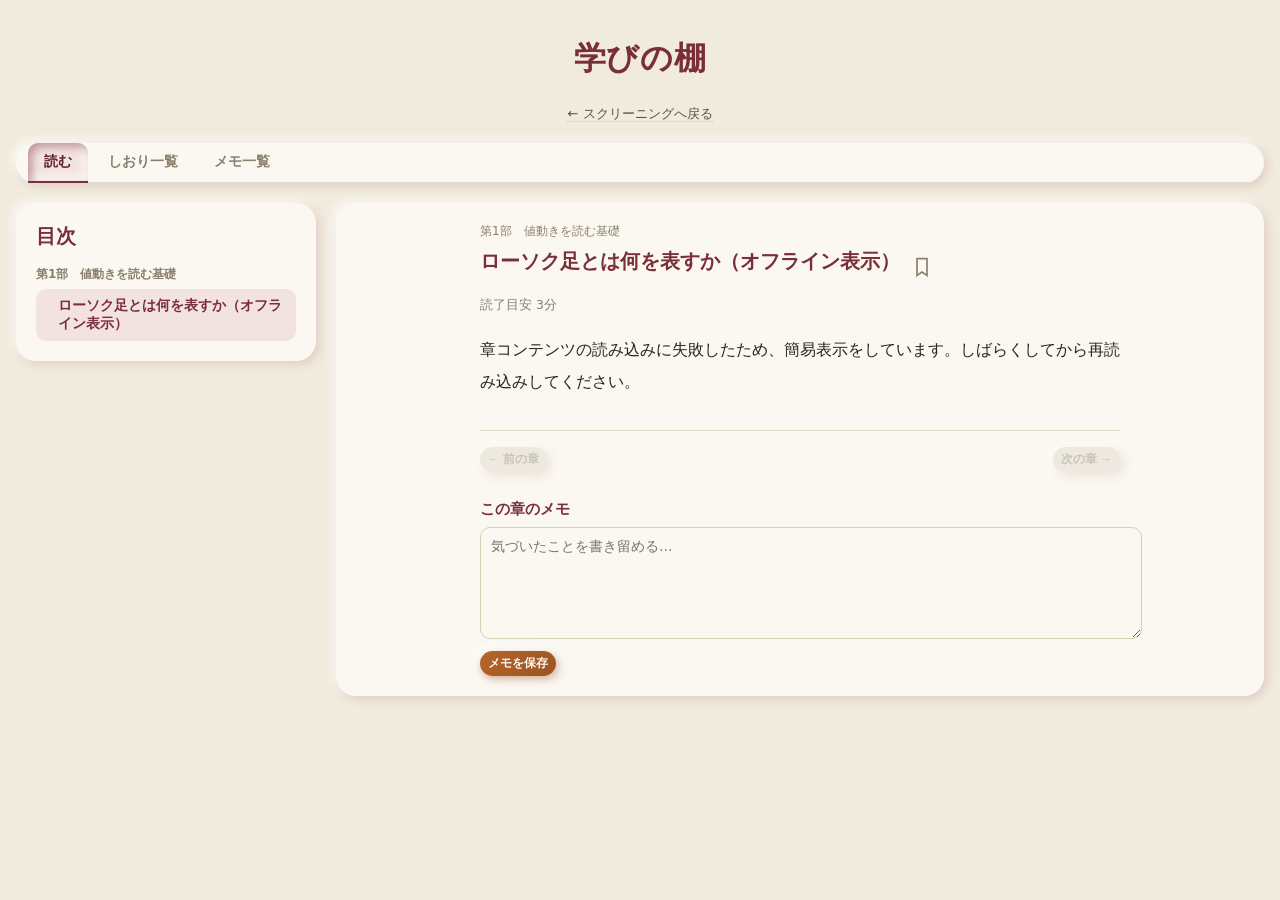
==== commit f7ab3d21: "Add files via upload" ====
--- a/review.html
+++ b/review.html
@@ -27,13 +27,16 @@
     </header>
 
     <!-- ============================
-         表示モード切替（読む／しおり一覧）
+         表示モード切替（読む／しおり一覧／メモ一覧）
+         スクリーニングページの .mode-tabs と同じ「非アクティブ＝フラット」
+         デザインに合わせるため、.btn は使わず review.css で個別にスタイルする。
     ============================ -->
     <section class="card review-tabs-card">
-      <div class="review-tabs" role="tablist">
-        <button id="reviewTabRead" class="btn secondary review-tab-btn" data-current>読む</button>
-        <button id="reviewTabBookmarks" class="btn secondary review-tab-btn">しおり一覧</button>
-      </div>
+      <nav class="review-tabs" role="tablist">
+        <button id="reviewTabRead" class="review-tab-btn" data-current>読む</button>
+        <button id="reviewTabBookmarks" class="review-tab-btn">しおり一覧</button>
+        <button id="reviewTabMemos" class="review-tab-btn">メモ一覧</button>
+      </nav>
     </section>
 
     <!-- ============================
@@ -49,7 +52,7 @@
         </nav>
 
         <!-- 本文 -->
-        <section class="card review-reader-card">
+        <section id="reviewReaderSection" class="card review-reader-card">
 
           <div id="reviewLoadingOverlay" class="loading-overlay hidden">
             <div class="spinner"></div>
@@ -102,6 +105,18 @@
       </section>
     </div>
 
+    <!-- ============================
+         「メモ一覧」ビュー
+    ============================ -->
+    <div id="reviewViewMemos" class="review-view hidden">
+      <section class="card review-memos-card">
+        <h2>メモ一覧</h2>
+        <p class="hint">メモを書き込んだ章の一覧です。タップするとその章を開きます。</p>
+        <div id="memoListEl"></div>
+        <p id="memoListEmptyEl" class="review-bookmark-empty hidden">まだメモはありません。「読む」タブで気づいたことを書き留めてみましょう。</p>
+      </section>
+    </div>
+
   </div>
 </body>
 </html>
--- a/review.css
+++ b/review.css
@@ -4,26 +4,49 @@
    ・style.css 自体は変更していない（本ファイルは追加のみ）。
    ============================================================ */
 
-/* --- タブ切り替え --- */
+/* --- タブ切り替え ---
+   style.css の .mode-tabs / .mode-tab（スクリーニングページの検索モードタブ）
+   と同じ見た目・挙動にする。非アクティブは背景・影なしの完全フラット、
+   アクティブのみ下線＋淡い背景＋インセット影を付ける。 */
 .review-tabs-card {
-  padding: 10px;
+  padding: 0 12px;
 }
 
 .review-tabs {
   display: flex;
-  gap: 8px;
+  flex-wrap: wrap;
+  gap: 4px;
+  border-bottom: 1px solid var(--color-border);
 }
 
 .review-tab-btn {
-  flex: none;
+  position: relative;
+  padding: 10px 16px;
+  font-family: var(--font-sans);
+  font-size: 14px;
+  font-weight: 600;
+  color: var(--color-text-muted);
+  background: transparent;
+  border: none;
+  border-bottom: 2px solid transparent;
+  border-radius: var(--radius-input) var(--radius-input) 0 0;
+  margin-bottom: -1px; /* .review-tabs の border-bottom に重ねて表示する */
+  cursor: pointer;
+  user-select: none;
+  transition: color var(--transition-base), border-color var(--transition-base), background var(--transition-base);
+}
+
+.review-tab-btn:hover {
+  color: var(--color-text-secondary);
 }
 
 /* data-current はJSが付け外しするフラグ属性（domHookAttributesのdata-<用途名>パターン）。
    現在選択中のタブを見た目で示すためのCSS専用フック。 */
 .review-tab-btn[data-current] {
+  color: var(--color-accent-primary-hover);
+  border-bottom-color: var(--color-accent-primary);
   background: var(--color-accent-primary-bg);
-  color: var(--color-accent-primary);
-  box-shadow: var(--shadow-neumo-inset);
+  box-shadow: var(--shadow-neumo-inset-tab);
 }
 
 /* --- 読むビューのレイアウト --- */
@@ -131,9 +154,18 @@
   padding: 4px;
 }
 
-/* data-bookmarked: 現在開いている章にしおりが付いているかどうか（CSS専用フック） */
+.review-bookmark-btn svg {
+  transition: fill var(--transition-base), color var(--transition-base);
+}
+
+/* data-bookmarked: 現在開いている章にしおりが付いているかどうか（CSS専用フック）。
+   枠線の色だけでなく内側も currentColor で塗りつぶし、視認性を上げる。 */
 .review-bookmark-btn[data-bookmarked] {
   color: var(--color-accent-secondary);
+}
+
+.review-bookmark-btn[data-bookmarked] svg {
+  fill: currentColor;
 }
 
 .review-meta {
@@ -264,3 +296,10 @@
   font-size: 15px;
   color: var(--color-accent-primary);
 }
+
+.review-memo-item-preview {
+  font-size: 12.5px;
+  color: var(--color-text-secondary);
+  line-height: 1.6;
+  white-space: pre-wrap;
+}
